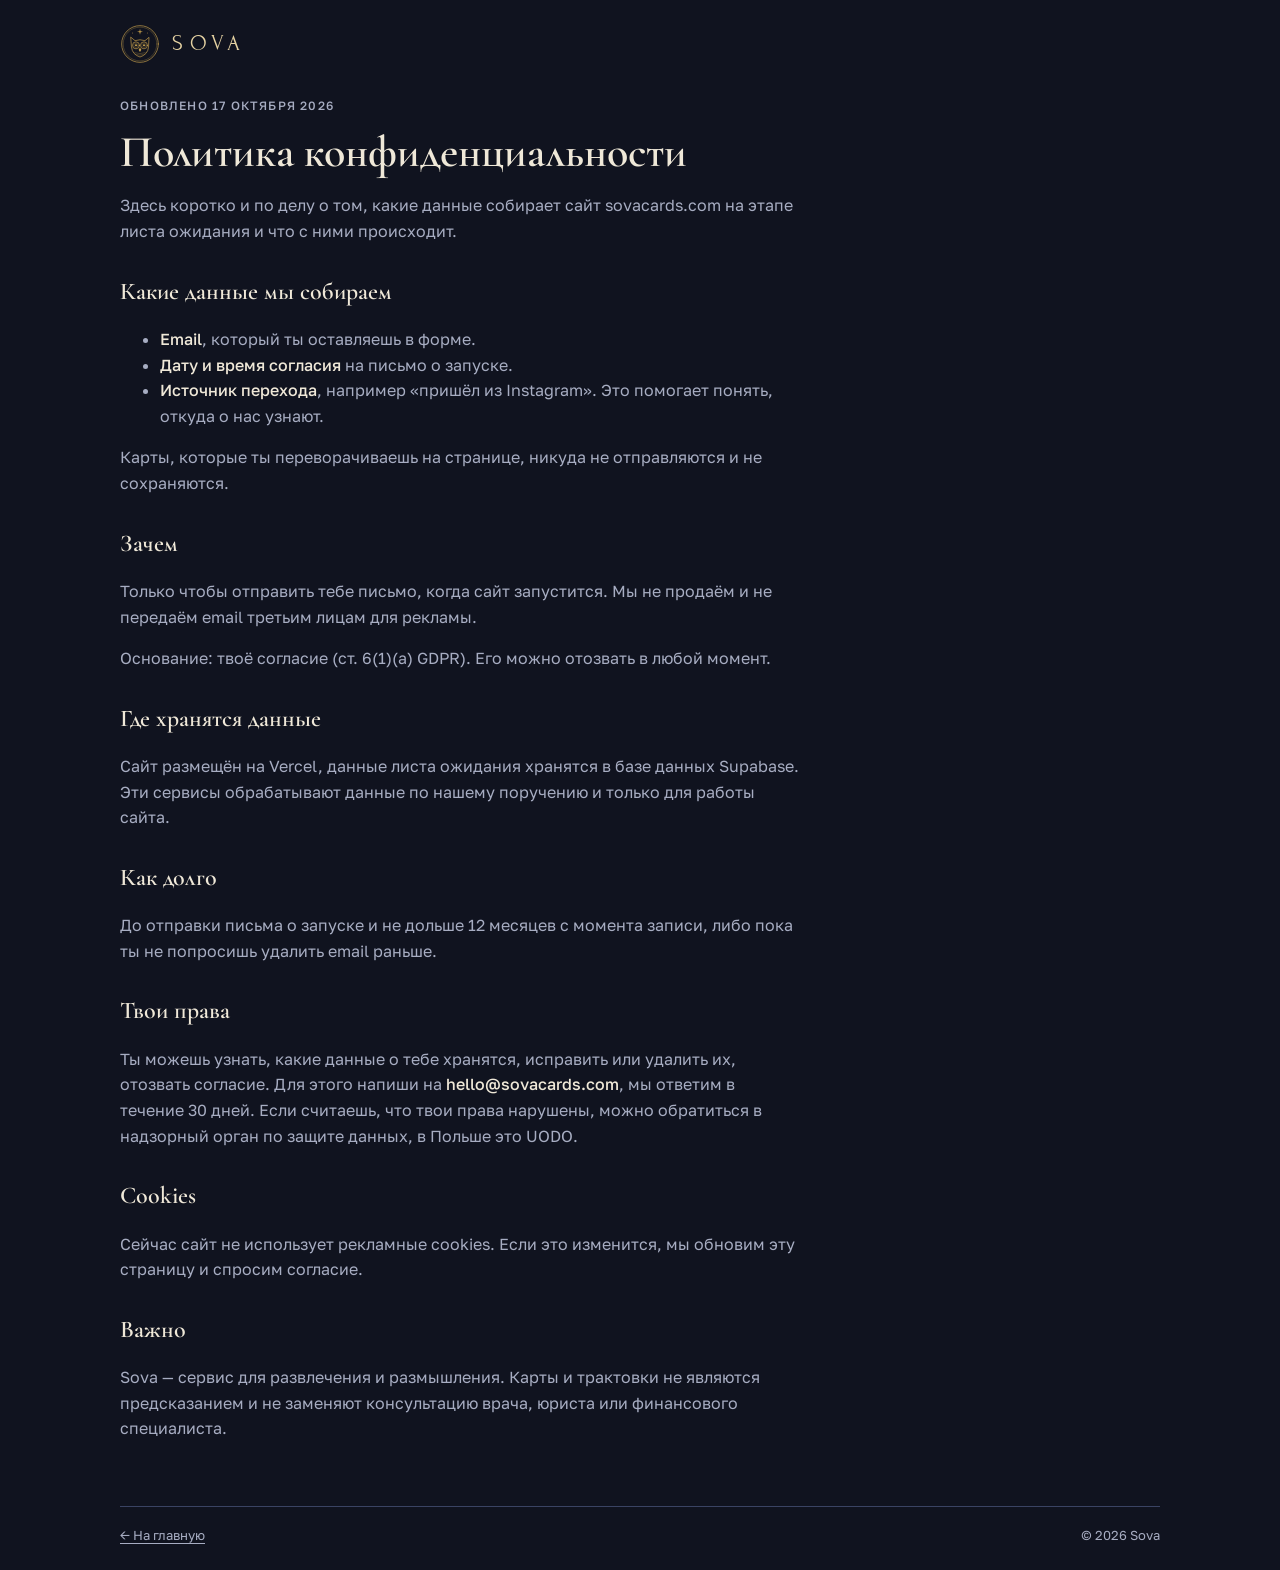
==== privacy.html @ 3fef8f58 "Add Sova coming-soon page with waitlist Static landing page in the Sova brand: starry sky, three tar" ====
<!doctype html>
<html lang="ru">
<head>
<meta charset="utf-8">
<meta name="viewport" content="width=device-width, initial-scale=1, viewport-fit=cover">
<title>Политика конфиденциальности — Sova</title>
<meta name="robots" content="noindex">
<meta name="theme-color" content="#10131F">
<link rel="icon" href="/assets/owl.svg" type="image/svg+xml">
<link rel="preconnect" href="https://fonts.googleapis.com">
<link rel="preconnect" href="https://fonts.gstatic.com" crossorigin>
<link rel="stylesheet" href="https://fonts.googleapis.com/css2?family=Cormorant+Garamond:ital,wght@0,500;0,600;1,500&family=Forum&family=Golos+Text:wght@400;500&display=swap">
<link rel="stylesheet" href="/assets/style.css">
</head>
<body>
<div class="page">
  <header class="top">
    <a class="brand" href="/" aria-label="Sova, на главную">
      <img src="/assets/owl.svg" width="40" height="40" alt="">
      <span class="wordmark">SOVA</span>
    </a>
  </header>

  <main class="doc">
    <p class="eyebrow">Обновлено 17 октября 2026</p>
    <h1>Политика конфиденциальности</h1>
    <p>Здесь коротко и по делу о том, какие данные собирает сайт sovacards.com на этапе листа ожидания и что с ними происходит.</p>

    <h2>Какие данные мы собираем</h2>
    <ul>
      <li><strong>Email</strong>, который ты оставляешь в форме.</li>
      <li><strong>Дату и время согласия</strong> на письмо о запуске.</li>
      <li><strong>Источник перехода</strong>, например «пришёл из Instagram». Это помогает понять, откуда о нас узнают.</li>
    </ul>
    <p>Карты, которые ты переворачиваешь на странице, никуда не отправляются и не сохраняются.</p>

    <h2>Зачем</h2>
    <p>Только чтобы отправить тебе письмо, когда сайт запустится. Мы не продаём и не передаём email третьим лицам для рекламы.</p>
    <p>Основание: твоё согласие (ст. 6(1)(a) GDPR). Его можно отозвать в любой момент.</p>

    <h2>Где хранятся данные</h2>
    <p>Сайт размещён на Vercel, данные листа ожидания хранятся в базе данных Supabase. Эти сервисы обрабатывают данные по нашему поручению и только для работы сайта.</p>

    <h2>Как долго</h2>
    <p>До отправки письма о запуске и не дольше 12 месяцев с момента записи, либо пока ты не попросишь удалить email раньше.</p>

    <h2>Твои права</h2>
    <p>Ты можешь узнать, какие данные о тебе хранятся, исправить или удалить их, отозвать согласие. Для этого напиши на <strong>hello@sovacards.com</strong>, мы ответим в течение 30 дней. Если считаешь, что твои права нарушены, можно обратиться в надзорный орган по защите данных, в Польше это UODO.</p>

    <h2>Cookies</h2>
    <p>Сейчас сайт не использует рекламные cookies. Если это изменится, мы обновим эту страницу и спросим согласие.</p>

    <h2>Важно</h2>
    <p>Sova — сервис для развлечения и размышления. Карты и трактовки не являются предсказанием и не заменяют консультацию врача, юриста или финансового специалиста.</p>
  </main>

  <footer class="foot">
    <p><a href="/">← На главную</a></p>
    <p>© 2026 Sova</p>
  </footer>
</div>
</body>
</html>
---- assets/style.css ----
/* Sova brand tokens — from the Sova design system (theme "Ночь") */
:root {
  --ground: #10131F;
  --surface: #1A1F31;
  --surface-raised: #242B42;
  --line: #3A4363;
  --ink: #EFE8D8;
  --ink-muted: #A7ADC2;
  --gold: #C9A24D;
  --gold-light: #E6D3A3;
  --midnight: #33437A;
  --moonlight: #E6D3A3;
  --on-gold: #10131F;
  --danger: #F0A39A;
  --ok: #9FD3B0;

  --font-display: "Forum", "Times New Roman", serif;
  --font-serif: "Cormorant Garamond", Georgia, serif;
  --font-sans: "Golos Text", system-ui, -apple-system, "Segoe UI", sans-serif;

  --radius-sm: 4px;
  --radius-md: 8px;
  --radius-card: 12px;
  --glow-gold: 0 0 28px rgba(201, 162, 77, 0.35);
  color-scheme: dark;
}

* { box-sizing: border-box; }
html, body { margin: 0; }
body {
  background: var(--ground);
  color: var(--ink);
  font-family: var(--font-sans);
  font-size: 16px;
  line-height: 1.6;
  -webkit-font-smoothing: antialiased;
  min-height: 100vh;
}
a { color: var(--gold); text-underline-offset: 3px; }
a:hover { color: var(--gold-light); }
:focus-visible { outline: 2px solid var(--gold); outline-offset: 3px; border-radius: var(--radius-sm); }
.sr-only { position: absolute; width: 1px; height: 1px; padding: 0; margin: -1px; overflow: hidden; clip: rect(0 0 0 0); white-space: nowrap; border: 0; }

#sky { position: fixed; inset: 0; width: 100%; height: 100%; z-index: 0; pointer-events: none; }

.page {
  position: relative;
  z-index: 1;
  max-width: 1080px;
  margin: 0 auto;
  padding-left: max(20px, env(safe-area-inset-left, 0px));
  padding-right: max(20px, env(safe-area-inset-right, 0px));
  padding-top: max(16px, env(safe-area-inset-top, 0px));
  padding-bottom: max(24px, env(safe-area-inset-bottom, 0px));
  min-height: 100vh;
  display: flex;
  flex-direction: column;
}

/* header */
.top { display: flex; align-items: center; justify-content: space-between; gap: 16px; padding-block: 8px 24px; }
.brand { display: flex; align-items: center; gap: 12px; text-decoration: none; color: var(--gold-light); }
.wordmark { font-family: var(--font-display); font-size: 22px; letter-spacing: 0.3em; }
.ig { font-size: 14px; color: var(--ink-muted); text-decoration: none; border: 1px solid var(--line); padding: 6px 12px; border-radius: 999px; }
.ig:hover { color: var(--gold-light); border-color: var(--gold); }

/* layout */
.hero {
  flex: 1;
  display: grid;
  grid-template-columns: minmax(0, 1fr) minmax(0, 1fr);
  grid-template-areas: "copy deck" "signup deck";
  column-gap: 56px;
  row-gap: 32px;
  align-items: start;
  padding-block: 24px 48px;
}
.copy { grid-area: copy; align-self: end; }
.deck { grid-area: deck; align-self: center; }
.signup { grid-area: signup; }

@media (max-width: 820px) {
  .hero { grid-template-columns: minmax(0, 1fr); grid-template-areas: "copy" "deck" "signup"; row-gap: 36px; padding-block: 8px 32px; }
}

/* copy */
.eyebrow { margin: 0 0 14px; font-size: 12px; font-weight: 500; letter-spacing: 0.1em; text-transform: uppercase; color: var(--gold); }
h1 {
  margin: 0 0 18px;
  font-family: var(--font-serif);
  font-weight: 600;
  font-size: clamp(38px, 6vw, 58px);
  line-height: 1.05;
  color: var(--ink);
  text-wrap: balance;
}
.lead { margin: 0; max-width: 46ch; color: var(--ink-muted); font-size: 17px; }

/* deck */
.hint { text-align: center; margin: 0 0 30px; font-size: 13px; letter-spacing: 0.08em; text-transform: uppercase; color: var(--ink-muted); min-height: 1.6em; }
.cards { display: flex; justify-content: center; gap: clamp(10px, 2.4vw, 22px); perspective: 1000px; }
.card {
  --w: clamp(96px, 26vw, 150px);
  width: var(--w);
  aspect-ratio: 2 / 3;
  padding: 0;
  border: 0;
  background: none;
  cursor: pointer;
  border-radius: var(--radius-card);
  transition: transform 0.5s cubic-bezier(.2, .8, .2, 1), opacity 0.5s;
  -webkit-tap-highlight-color: transparent;
}
.card:nth-child(1) { transform: rotate(-6deg) translateY(10px); }
.card:nth-child(3) { transform: rotate(6deg) translateY(10px); }
.cards:not(.done) .card:hover { transform: translateY(-10px); }
.cards.shuffle .card { animation: shuffle 0.9s ease-in-out; }
.cards.shuffle .card:nth-child(2) { animation-delay: 0.08s; }
.cards.shuffle .card:nth-child(3) { animation-delay: 0.16s; }
@keyframes shuffle {
  0%, 100% { transform: translateX(0) rotate(0); }
  30% { transform: translateX(calc(var(--w) * 0.6)) rotate(8deg); }
  65% { transform: translateX(calc(var(--w) * -0.6)) rotate(-8deg); }
}
.cards.done .card { cursor: default; }
.cards.done .card:not(.picked) { opacity: 0.28; transform: scale(0.94); }
.cards.done .card.picked { transform: translateY(-14px) scale(1.06); }

.inner { position: relative; display: block; width: 100%; height: 100%; transform-style: preserve-3d; transition: transform 0.85s cubic-bezier(.3, .7, .2, 1); }
.card.picked .inner { transform: rotateY(180deg); }
.back, .face {
  position: absolute;
  inset: 0;
  border-radius: var(--radius-card);
  backface-visibility: hidden;
  -webkit-backface-visibility: hidden;
  border: 1.5px solid var(--gold);
  overflow: hidden;
}
.back::before, .face::before {
  content: "";
  position: absolute;
  inset: 6px;
  border: 0.5px solid var(--gold);
  border-radius: var(--radius-sm);
  pointer-events: none;
}
.back {
  background: radial-gradient(circle at 50% 50%, rgba(230, 211, 163, 0.10), transparent 60%), var(--midnight);
  display: grid;
  place-items: center;
}
.back::after {
  content: "";
  width: 52%;
  aspect-ratio: 1;
  background: url("/assets/owl.svg") center / contain no-repeat;
}
.face {
  transform: rotateY(180deg);
  background: var(--ground);
  display: flex;
  flex-direction: column;
  align-items: center;
  justify-content: space-between;
  padding: 14% 8%;
  text-align: center;
}
.card.picked .face { box-shadow: var(--glow-gold); }
.f-num { font-family: var(--font-display); font-size: clamp(11px, 2.6vw, 14px); letter-spacing: 0.2em; color: var(--gold-light); }
.f-sym { width: 46%; aspect-ratio: 1; color: var(--gold); }
.f-name { font-family: var(--font-display); font-size: clamp(11px, 2.8vw, 15px); letter-spacing: 0.14em; text-transform: uppercase; color: var(--gold-light); line-height: 1.2; }

.spark { position: absolute; width: 4px; height: 4px; border-radius: 50%; background: var(--gold-light); pointer-events: none; animation: spark 0.9s ease-out forwards; }
@keyframes spark { from { opacity: 1; transform: translate(0, 0) scale(1); } to { opacity: 0; transform: translate(var(--dx), var(--dy)) scale(0.3); } }

.reading { margin: 26px auto 0; max-width: 40ch; text-align: center; }
.reading[hidden] { display: none; }
.r-meaning { margin: 0 0 10px; color: var(--ink); }
.r-question { margin: 0 0 16px; font-family: var(--font-serif); font-style: italic; font-weight: 500; font-size: 22px; line-height: 1.35; color: var(--gold-light); }
.link-btn { background: none; border: 0; padding: 4px 0; color: var(--gold); font: 500 14px var(--font-sans); cursor: pointer; text-decoration: underline; text-underline-offset: 3px; }
.link-btn:hover { color: var(--gold-light); }

/* signup */
.signup h2 { margin: 0 0 6px; font-family: var(--font-serif); font-weight: 600; font-size: 28px; line-height: 1.2; }
.sub { margin: 0 0 16px; color: var(--ink-muted); font-size: 15px; max-width: 46ch; }
.field { display: flex; gap: 10px; flex-wrap: wrap; }
.field input {
  flex: 1 1 220px;
  min-width: 0;
  height: 48px;
  padding: 0 14px;
  border-radius: var(--radius-md);
  border: 1px solid var(--ink-muted);
  background: var(--surface);
  color: var(--ink);
  font: 16px var(--font-sans);
}
.field input::placeholder { color: var(--ink-muted); opacity: 0.8; }
.field input:focus { outline: none; border-color: var(--gold); box-shadow: 0 0 0 3px rgba(201, 162, 77, 0.25); }
.field input[aria-invalid="true"] { border-color: var(--danger); }
.field button {
  flex: 0 0 auto;
  height: 48px;
  padding: 0 22px;
  border: 0;
  border-radius: var(--radius-md);
  background: var(--gold);
  color: var(--on-gold);
  font: 500 16px var(--font-sans);
  cursor: pointer;
}
.field button:hover { background: var(--gold-light); }
.field button[disabled] { opacity: 0.6; cursor: progress; }
@media (max-width: 420px) { .field button { flex: 1 1 100%; } }
.consent { display: flex; gap: 10px; align-items: flex-start; margin-top: 14px; font-size: 13px; line-height: 1.5; color: var(--ink-muted); cursor: pointer; }
.consent input { width: 18px; height: 18px; margin: 1px 0 0; accent-color: var(--gold); flex: none; }
.hp { position: absolute; left: -10000px; width: 1px; height: 1px; overflow: hidden; }
.msg { min-height: 1.5em; margin: 12px 0 0; font-size: 14px; }
.msg.err { color: var(--danger); }
.msg.ok { color: var(--ok); }

/* footer */
.foot { border-top: 1px solid var(--line); padding-top: 18px; font-size: 13px; color: var(--ink-muted); display: flex; flex-wrap: wrap; justify-content: space-between; gap: 6px 24px; }
.foot p { margin: 0; }
.foot a { color: var(--ink-muted); }
.foot a:hover { color: var(--gold-light); }

/* privacy page */
.doc { max-width: 680px; padding-block: 8px 48px; flex: 1; }
.doc h1 { font-size: clamp(32px, 5vw, 44px); }
.doc h2 { font-family: var(--font-serif); font-weight: 600; font-size: 24px; margin: 28px 0 8px; }
.doc p, .doc li { color: var(--ink-muted); }
.doc strong { color: var(--ink); font-weight: 500; }

@media (prefers-reduced-motion: reduce) {
  *, *::before, *::after { animation: none !important; transition-duration: 0.01ms !important; }
  .card.picked .inner { transition: none; }
}
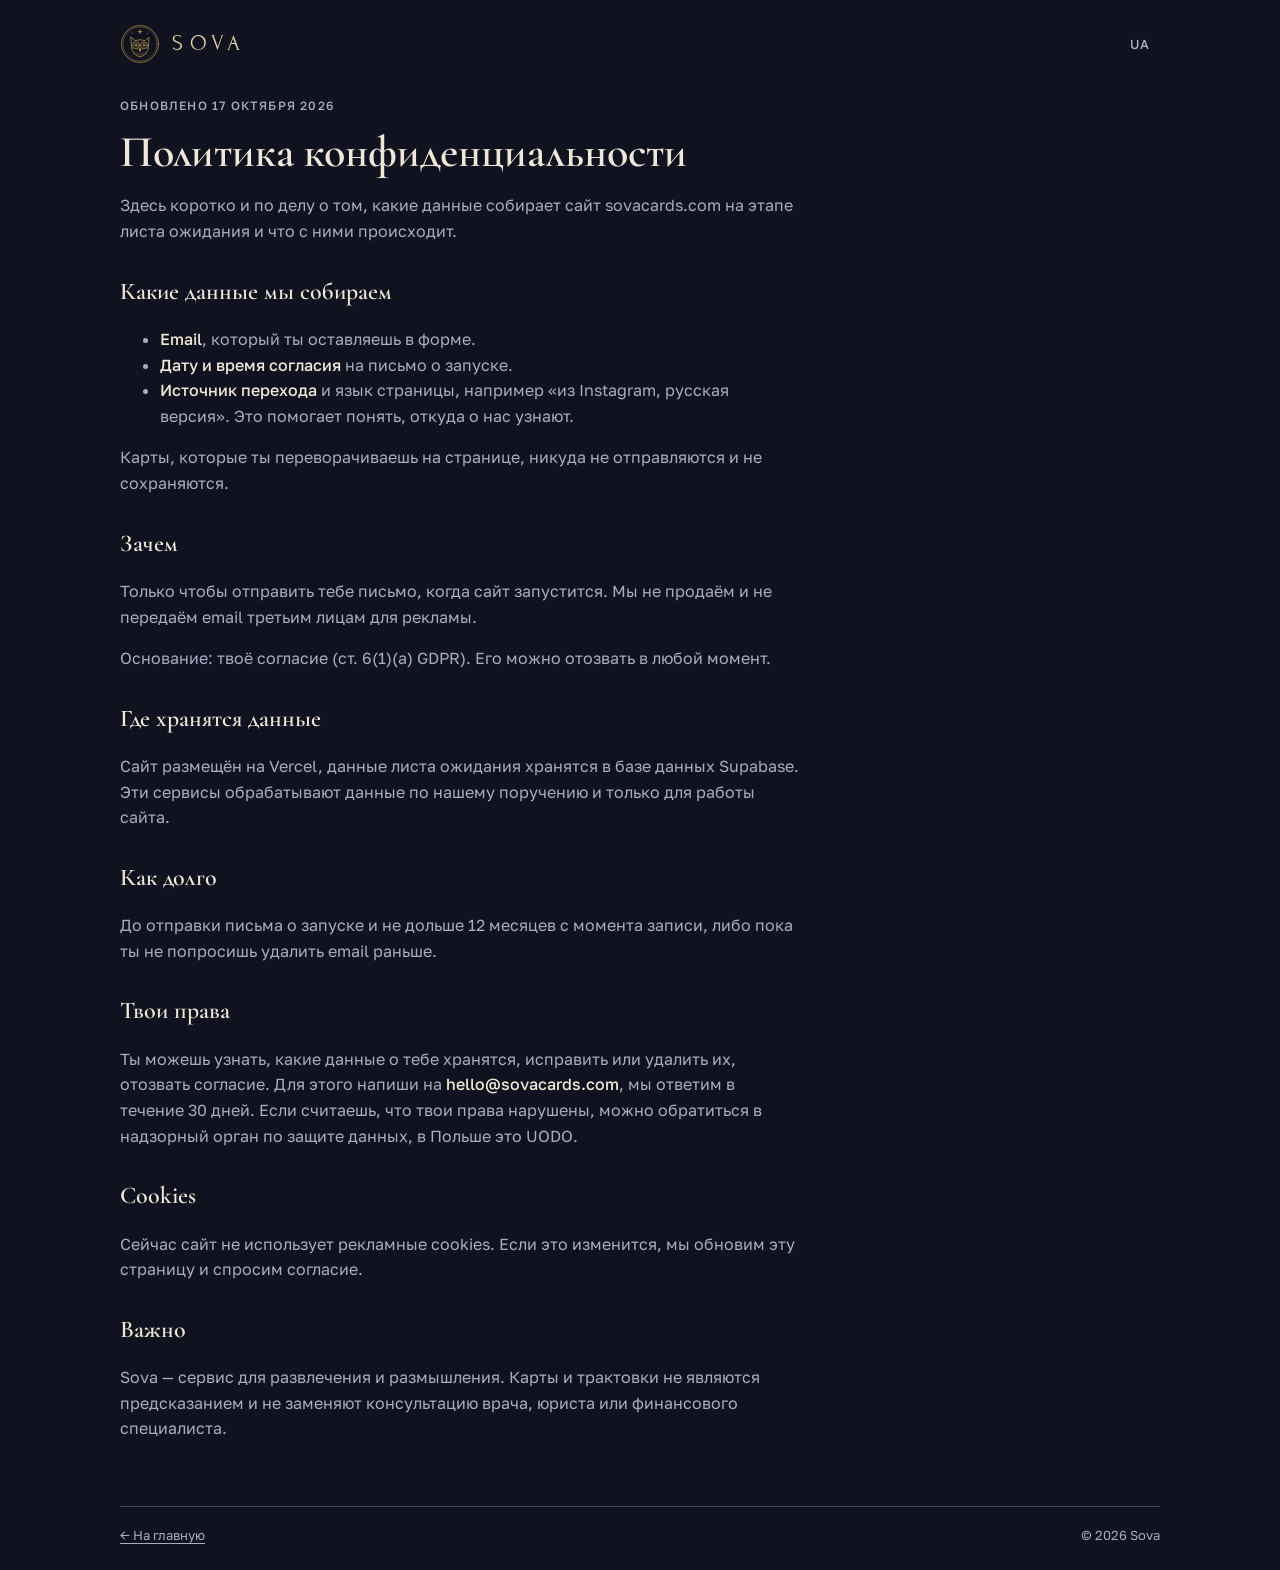
==== commit f9e59c9c: "Add Ukrainian version of the site /uk and /uk/privacy with translated copy, a Ukrainian deck in app." ====
--- a/privacy.html
+++ b/privacy.html
@@ -19,6 +19,9 @@
       <img src="/assets/owl.svg" width="40" height="40" alt="">
       <span class="wordmark">SOVA</span>
     </a>
+    <div class="top-r">
+      <a class="lang" href="/uk/privacy" hreflang="uk" lang="uk" aria-label="Українською">UA</a>
+    </div>
   </header>
 
   <main class="doc">
@@ -30,7 +33,7 @@
     <ul>
       <li><strong>Email</strong>, который ты оставляешь в форме.</li>
       <li><strong>Дату и время согласия</strong> на письмо о запуске.</li>
-      <li><strong>Источник перехода</strong>, например «пришёл из Instagram». Это помогает понять, откуда о нас узнают.</li>
+      <li><strong>Источник перехода</strong> и язык страницы, например «из Instagram, русская версия». Это помогает понять, откуда о нас узнают.</li>
     </ul>
     <p>Карты, которые ты переворачиваешь на странице, никуда не отправляются и не сохраняются.</p>
 
--- a/assets/style.css
+++ b/assets/style.css
@@ -61,6 +61,9 @@
 .top { display: flex; align-items: center; justify-content: space-between; gap: 16px; padding-block: 8px 24px; }
 .brand { display: flex; align-items: center; gap: 12px; text-decoration: none; color: var(--gold-light); }
 .wordmark { font-family: var(--font-display); font-size: 22px; letter-spacing: 0.3em; }
+.top-r { display: flex; align-items: center; gap: 10px; }
+.lang { font-size: 13px; font-weight: 500; letter-spacing: 0.06em; color: var(--ink-muted); text-decoration: none; padding: 6px 10px; border-radius: 999px; }
+.lang:hover { color: var(--gold-light); }
 .ig { font-size: 14px; color: var(--ink-muted); text-decoration: none; border: 1px solid var(--line); padding: 6px 12px; border-radius: 999px; }
 .ig:hover { color: var(--gold-light); border-color: var(--gold); }
 
@@ -216,6 +219,24 @@
 .consent { display: flex; gap: 10px; align-items: flex-start; margin-top: 14px; font-size: 13px; line-height: 1.5; color: var(--ink-muted); cursor: pointer; }
 .consent input { width: 18px; height: 18px; margin: 1px 0 0; accent-color: var(--gold); flex: none; }
 .hp { position: absolute; left: -10000px; width: 1px; height: 1px; overflow: hidden; }
+.done-card {
+  display: flex;
+  gap: 18px;
+  align-items: flex-start;
+  padding: 20px;
+  border: 1.5px solid var(--gold);
+  border-radius: var(--radius-card);
+  background: var(--surface);
+  box-shadow: var(--glow-gold);
+  animation: rise 0.6s cubic-bezier(.2, .8, .2, 1);
+}
+.done-card[hidden] { display: none; }
+.done-card:focus { outline: none; }
+.done-card img { flex: none; }
+.done-title { margin: 0 0 4px; font-family: var(--font-serif); font-weight: 600; font-size: 26px; line-height: 1.2; color: var(--gold-light); }
+.done-text { margin: 0 0 10px; color: var(--ink-muted); font-size: 15px; }
+.done-text strong { color: var(--ink); font-weight: 500; overflow-wrap: anywhere; }
+@keyframes rise { from { opacity: 0; transform: translateY(10px); } to { opacity: 1; transform: none; } }
 .msg { min-height: 1.5em; margin: 12px 0 0; font-size: 14px; }
 .msg.err { color: var(--danger); }
 .msg.ok { color: var(--ok); }
